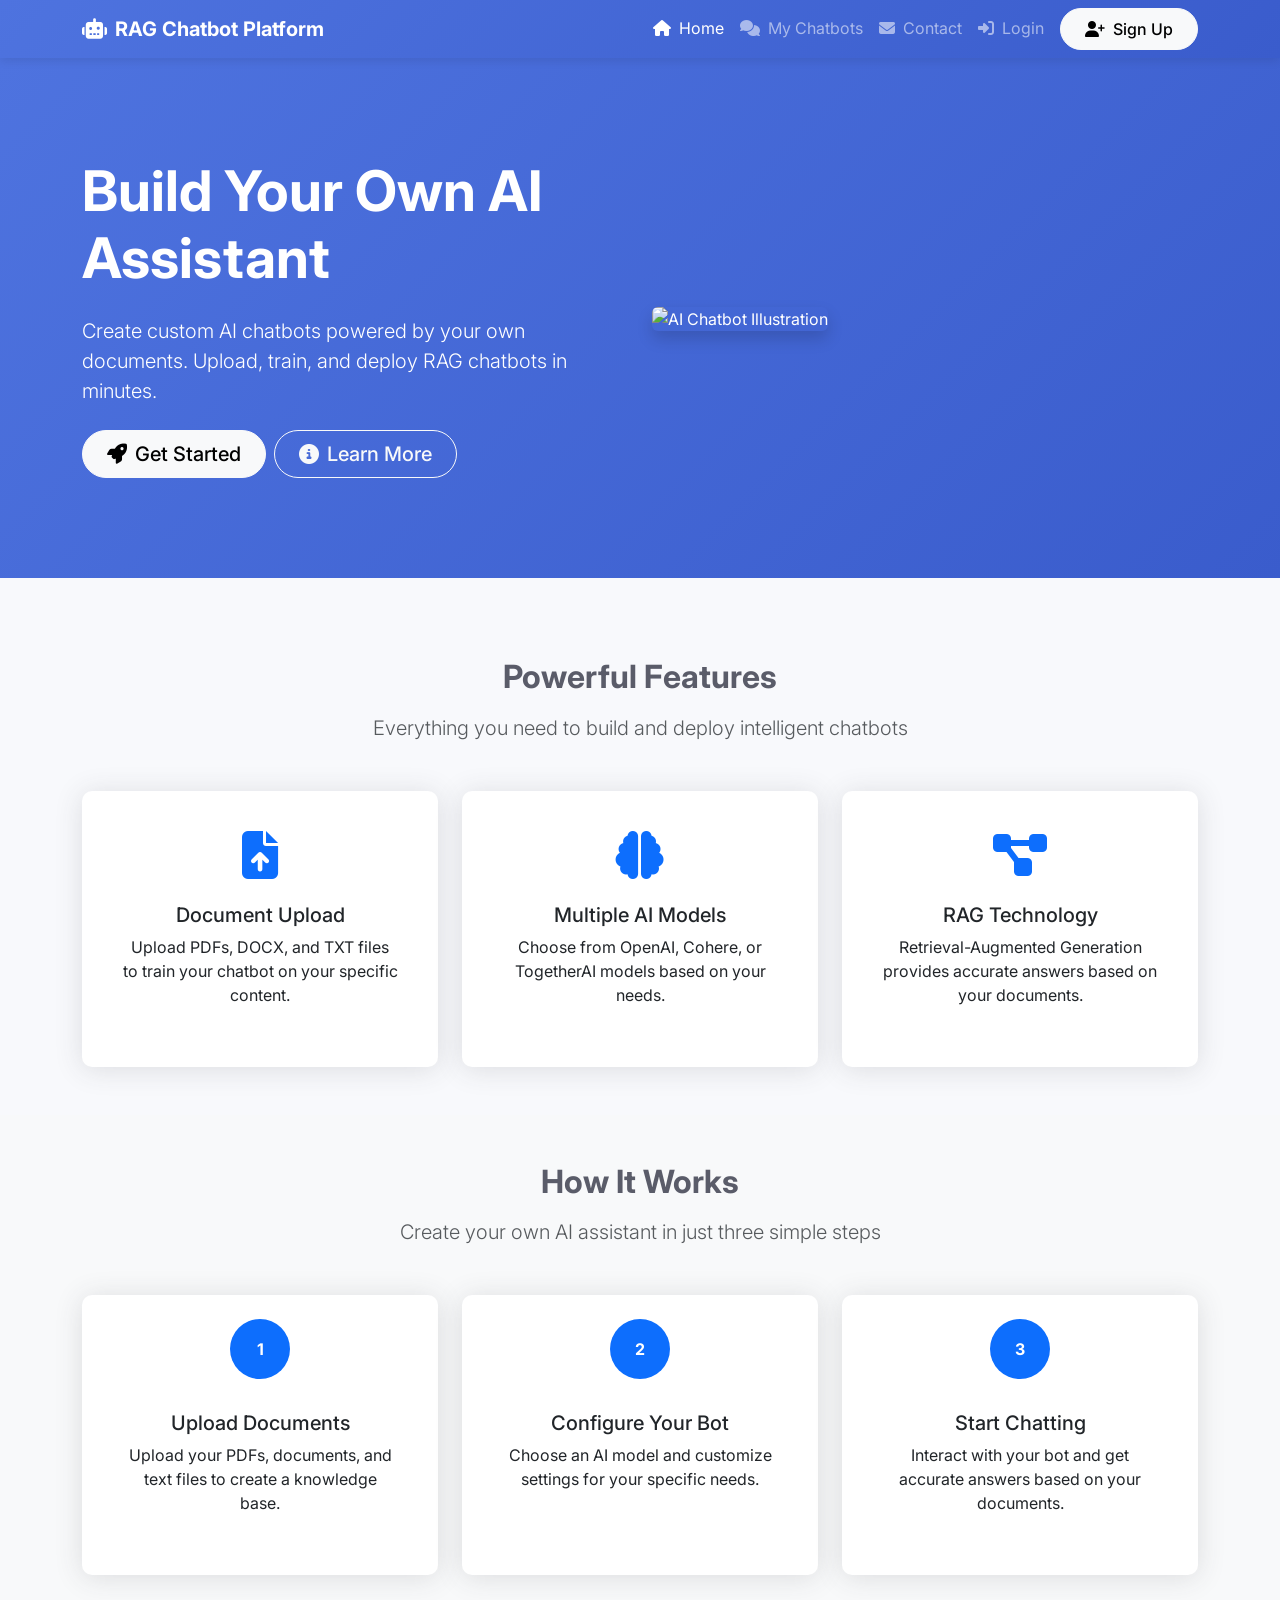
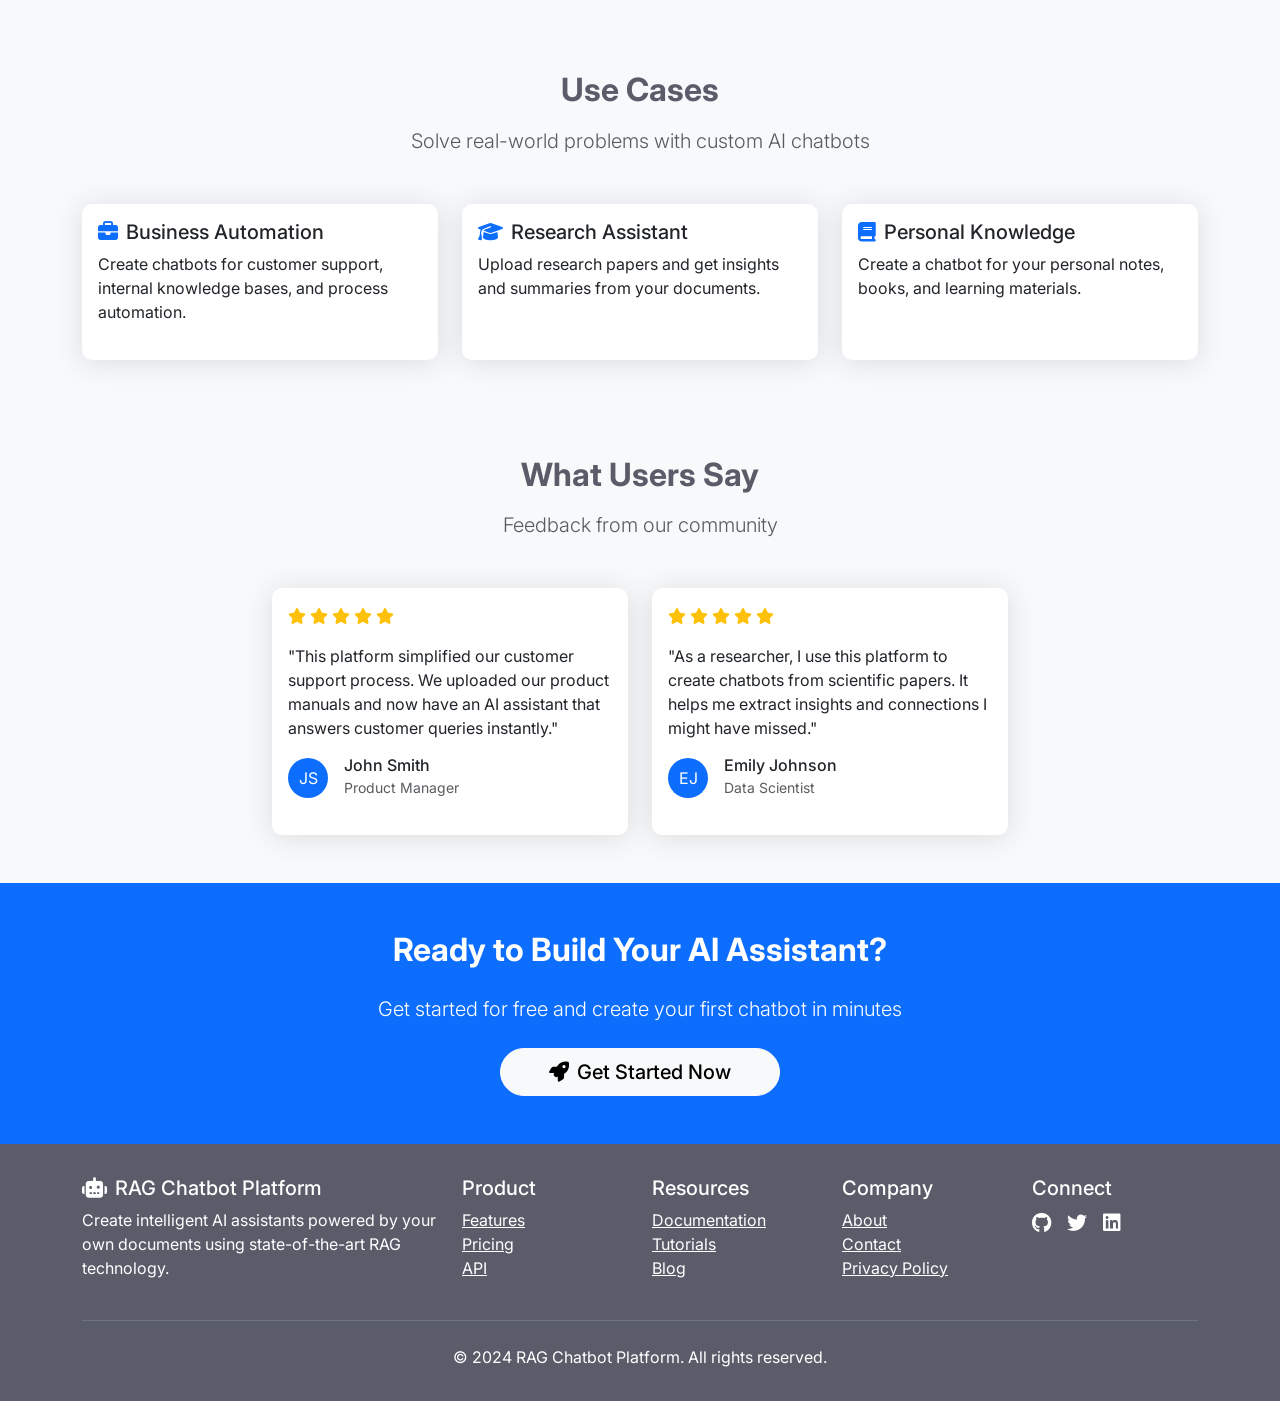
==== static/index.html @ ba5a520b "comments" ====
<!DOCTYPE html>
<html lang="en">
<head>
    <meta charset="UTF-8">
    <meta name="viewport" content="width=device-width, initial-scale=1.0">
    <title>RAG Chatbot Platform - Build Your Own AI Assistant</title>
    <link href="https://cdn.jsdelivr.net/npm/bootstrap@5.3.2/dist/css/bootstrap.min.css" rel="stylesheet">
    <link rel="stylesheet" href="https://cdnjs.cloudflare.com/ajax/libs/font-awesome/6.4.0/css/all.min.css">
    <link rel="stylesheet" href="https://fonts.googleapis.com/css2?family=Inter:wght@300;400;500;600;700&display=swap">
    <link rel="stylesheet" href="/static/styles.css">
    <link rel="icon" type="image/png" href="https://img.icons8.com/color/48/000000/chat-bot.png">
</head>
<body>
    <!-- Navigation -->
    <nav class="navbar navbar-expand-lg navbar-dark sticky-top">
        <div class="container">
            <a class="navbar-brand" href="/"><i class="fas fa-robot me-2"></i>RAG Chatbot Platform</a>
            <button class="navbar-toggler" type="button" data-bs-toggle="collapse" data-bs-target="#navbarNav">
                <span class="navbar-toggler-icon"></span>
            </button>
            <div class="collapse navbar-collapse" id="navbarNav">
                <ul class="navbar-nav ms-auto">
                    <li class="nav-item">
                        <a class="nav-link active" href="/"><i class="fas fa-home me-1"></i> Home</a>
                    </li>
                    <li class="nav-item">
                        <a class="nav-link" href="/static/dashboard.html"><i class="fas fa-comments me-1"></i> My Chatbots</a>
                    </li>
                    <li class="nav-item">
                        <a class="nav-link" href="/static/contact.html"><i class="fas fa-envelope me-1"></i> Contact</a>
                    </li>
                    <li class="nav-item">
                        <a class="nav-link" href="/static/login.html"><i class="fas fa-sign-in-alt me-1"></i> Login</a>
                    </li>
                    <li class="nav-item">
                        <a class="btn btn-light rounded-pill ms-2" href="/static/register.html"><i class="fas fa-user-plus me-1"></i> Sign Up</a>
                    </li>
                </ul>
            </div>
        </div>
    </nav>

    <!-- Hero Section -->
    <section class="hero-section">
        <div class="container">
            <div class="row align-items-center">
                <div class="col-lg-6 text-lg-start text-center mb-4 mb-lg-0">
                    <h1 class="display-4 fw-bold mb-4">Build Your Own AI Assistant</h1>
                    <p class="lead mb-4">Create custom AI chatbots powered by your own documents. Upload, train, and deploy RAG chatbots in minutes.</p>
                    <div class="d-flex flex-wrap justify-content-lg-start justify-content-center gap-2">
                        <a href="/static/register.html" class="btn btn-light btn-lg"><i class="fas fa-rocket me-2"></i>Get Started</a>
                        <a href="#how-it-works" class="btn btn-outline-light btn-lg"><i class="fas fa-info-circle me-2"></i>Learn More</a>
                    </div>
                </div>
                <div class="col-lg-6">
                    <img src="https://cdn.dribbble.com/users/1373705/screenshots/6457914/dribbble-chatbot-callback.gif" class="img-fluid rounded shadow" alt="AI Chatbot Illustration">
                </div>
            </div>
        </div>
    </section>

    <!-- Features Section -->
    <section class="py-5">
        <div class="container">
            <div class="text-center mb-5">
                <h2 class="fw-bold mb-3">Powerful Features</h2>
                <p class="lead text-muted">Everything you need to build and deploy intelligent chatbots</p>
            </div>
            <div class="row g-4">
                <div class="col-md-4">
                    <div class="card feature-card h-100 text-center p-4">
                        <div class="card-body">
                            <div class="mb-4">
                                <i class="fas fa-file-upload fa-3x text-primary"></i>
                            </div>
                            <h5 class="card-title">Document Upload</h5>
                            <p class="card-text">Upload PDFs, DOCX, and TXT files to train your chatbot on your specific content.</p>
                        </div>
                    </div>
                </div>
                <div class="col-md-4">
                    <div class="card feature-card h-100 text-center p-4">
                        <div class="card-body">
                            <div class="mb-4">
                                <i class="fas fa-brain fa-3x text-primary"></i>
                            </div>
                            <h5 class="card-title">Multiple AI Models</h5>
                            <p class="card-text">Choose from OpenAI, Cohere, or TogetherAI models based on your needs.</p>
                        </div>
                    </div>
                </div>
                <div class="col-md-4">
                    <div class="card feature-card h-100 text-center p-4">
                        <div class="card-body">
                            <div class="mb-4">
                                <i class="fas fa-project-diagram fa-3x text-primary"></i>
                            </div>
                            <h5 class="card-title">RAG Technology</h5>
                            <p class="card-text">Retrieval-Augmented Generation provides accurate answers based on your documents.</p>
                        </div>
                    </div>
                </div>
            </div>
        </div>
    </section>

    <!-- How It Works -->
    <section id="how-it-works" class="py-5 bg-light">
        <div class="container">
            <div class="text-center mb-5">
                <h2 class="fw-bold mb-3">How It Works</h2>
                <p class="lead text-muted">Create your own AI assistant in just three simple steps</p>
            </div>
            <div class="row g-4">
                <div class="col-md-4">
                    <div class="card h-100 border-0 p-4">
                        <div class="text-center mb-3">
                            <div class="bg-primary rounded-circle d-inline-flex align-items-center justify-content-center" style="width: 60px; height: 60px;">
                                <span class="text-white fw-bold">1</span>
                            </div>
                        </div>
                        <div class="card-body text-center">
                            <h5 class="card-title">Upload Documents</h5>
                            <p class="card-text">Upload your PDFs, documents, and text files to create a knowledge base.</p>
                        </div>
                    </div>
                </div>
                <div class="col-md-4">
                    <div class="card h-100 border-0 p-4">
                        <div class="text-center mb-3">
                            <div class="bg-primary rounded-circle d-inline-flex align-items-center justify-content-center" style="width: 60px; height: 60px;">
                                <span class="text-white fw-bold">2</span>
                            </div>
                        </div>
                        <div class="card-body text-center">
                            <h5 class="card-title">Configure Your Bot</h5>
                            <p class="card-text">Choose an AI model and customize settings for your specific needs.</p>
                        </div>
                    </div>
                </div>
                <div class="col-md-4">
                    <div class="card h-100 border-0 p-4">
                        <div class="text-center mb-3">
                            <div class="bg-primary rounded-circle d-inline-flex align-items-center justify-content-center" style="width: 60px; height: 60px;">
                                <span class="text-white fw-bold">3</span>
                            </div>
                        </div>
                        <div class="card-body text-center">
                            <h5 class="card-title">Start Chatting</h5>
                            <p class="card-text">Interact with your bot and get accurate answers based on your documents.</p>
                        </div>
                    </div>
                </div>
            </div>
        </div>
    </section>

    <!-- Use Cases -->
    <section class="py-5">
        <div class="container">
            <div class="text-center mb-5">
                <h2 class="fw-bold mb-3">Use Cases</h2>
                <p class="lead text-muted">Solve real-world problems with custom AI chatbots</p>
            </div>
            <div class="row g-4">
                <div class="col-md-6 col-lg-4">
                    <div class="card h-100">
                        <div class="card-body">
                            <h5 class="card-title"><i class="fas fa-briefcase text-primary me-2"></i>Business Automation</h5>
                            <p class="card-text">Create chatbots for customer support, internal knowledge bases, and process automation.</p>
                        </div>
                    </div>
                </div>
                <div class="col-md-6 col-lg-4">
                    <div class="card h-100">
                        <div class="card-body">
                            <h5 class="card-title"><i class="fas fa-graduation-cap text-primary me-2"></i>Research Assistant</h5>
                            <p class="card-text">Upload research papers and get insights and summaries from your documents.</p>
                        </div>
                    </div>
                </div>
                <div class="col-md-6 col-lg-4">
                    <div class="card h-100">
                        <div class="card-body">
                            <h5 class="card-title"><i class="fas fa-book text-primary me-2"></i>Personal Knowledge</h5>
                            <p class="card-text">Create a chatbot for your personal notes, books, and learning materials.</p>
                        </div>
                    </div>
                </div>
            </div>
        </div>
    </section>

    <!-- Testimonials (Placeholder) -->
    <section class="py-5 bg-light">
        <div class="container">
            <div class="text-center mb-5">
                <h2 class="fw-bold mb-3">What Users Say</h2>
                <p class="lead text-muted">Feedback from our community</p>
            </div>
            <div class="row g-4 justify-content-center">
                <div class="col-md-4">
                    <div class="card h-100">
                        <div class="card-body">
                            <div class="mb-3 text-warning">
                                <i class="fas fa-star"></i>
                                <i class="fas fa-star"></i>
                                <i class="fas fa-star"></i>
                                <i class="fas fa-star"></i>
                                <i class="fas fa-star"></i>
                            </div>
                            <p class="card-text">"This platform simplified our customer support process. We uploaded our product manuals and now have an AI assistant that answers customer queries instantly."</p>
                            <div class="d-flex align-items-center">
                                <div class="rounded-circle bg-primary text-white d-flex align-items-center justify-content-center me-3" style="width: 40px; height: 40px;">JS</div>
                                <div>
                                    <h6 class="mb-0">John Smith</h6>
                                    <small class="text-muted">Product Manager</small>
                                </div>
                            </div>
                        </div>
                    </div>
                </div>
                <div class="col-md-4">
                    <div class="card h-100">
                        <div class="card-body">
                            <div class="mb-3 text-warning">
                                <i class="fas fa-star"></i>
                                <i class="fas fa-star"></i>
                                <i class="fas fa-star"></i>
                                <i class="fas fa-star"></i>
                                <i class="fas fa-star"></i>
                            </div>
                            <p class="card-text">"As a researcher, I use this platform to create chatbots from scientific papers. It helps me extract insights and connections I might have missed."</p>
                            <div class="d-flex align-items-center">
                                <div class="rounded-circle bg-primary text-white d-flex align-items-center justify-content-center me-3" style="width: 40px; height: 40px;">EJ</div>
                                <div>
                                    <h6 class="mb-0">Emily Johnson</h6>
                                    <small class="text-muted">Data Scientist</small>
                                </div>
                            </div>
                        </div>
                    </div>
                </div>
            </div>
        </div>
    </section>

    <!-- CTA -->
    <section class="py-5 bg-primary text-white">
        <div class="container text-center">
            <h2 class="fw-bold mb-4">Ready to Build Your AI Assistant?</h2>
            <p class="lead mb-4">Get started for free and create your first chatbot in minutes</p>
            <a href="/static/register.html" class="btn btn-light btn-lg px-5"><i class="fas fa-rocket me-2"></i>Get Started Now</a>
        </div>
    </section>

    <!-- Footer -->
    <footer>
        <div class="container">
            <div class="row g-4">
                <div class="col-md-4">
                    <h5><i class="fas fa-robot me-2"></i>RAG Chatbot Platform</h5>
                    <p>Create intelligent AI assistants powered by your own documents using state-of-the-art RAG technology.</p>
                </div>
                <div class="col-md-2">
                    <h5>Product</h5>
                    <ul class="list-unstyled">
                        <li><a href="#" class="text-white">Features</a></li>
                        <li><a href="#" class="text-white">Pricing</a></li>
                        <li><a href="#" class="text-white">API</a></li>
                    </ul>
                </div>
                <div class="col-md-2">
                    <h5>Resources</h5>
                    <ul class="list-unstyled">
                        <li><a href="#" class="text-white">Documentation</a></li>
                        <li><a href="#" class="text-white">Tutorials</a></li>
                        <li><a href="#" class="text-white">Blog</a></li>
                    </ul>
                </div>
                <div class="col-md-2">
                    <h5>Company</h5>
                    <ul class="list-unstyled">
                        <li><a href="/static/about.html" class="text-white">About</a></li>
                        <li><a href="/static/contact.html" class="text-white">Contact</a></li>
                        <li><a href="/static/privacy.html" class="text-white">Privacy Policy</a></li>
                    </ul>
                </div>
                <div class="col-md-2">
                    <h5>Connect</h5>
                    <div class="d-flex gap-3">
                        <a href="#" class="text-white fs-5"><i class="fab fa-github"></i></a>
                        <a href="#" class="text-white fs-5"><i class="fab fa-twitter"></i></a>
                        <a href="#" class="text-white fs-5"><i class="fab fa-linkedin"></i></a>
                    </div>
                </div>
            </div>
            <div class="border-top border-secondary pt-4 mt-4 text-center">
                <p class="mb-0">&copy; 2024 RAG Chatbot Platform. All rights reserved.</p>
            </div>
        </div>
    </footer>

    <script src="https://cdn.jsdelivr.net/npm/bootstrap@5.3.2/dist/js/bootstrap.bundle.min.js"></script>
</body>
</html>
---- static/styles.css ----
:root {
  --primary-color: #4e73df;
  --primary-dark: #3a5ccc;
  --secondary-color: #858796;
  --success-color: #1cc88a;
  --danger-color: #e74a3b;
  --warning-color: #f6c23e;
  --info-color: #36b9cc;
  --light-color: #f8f9fc;
  --dark-color: #5a5c69;
  --white: #fff;
  --card-shadow: 0 0.15rem 1.75rem 0 rgba(58, 59, 69, 0.15);
  --transition-speed: 0.3s;
}

/* Base Styles */
body {
  font-family: 'Inter', 'Segoe UI', Roboto, Helvetica, Arial, sans-serif;
  background-color: var(--light-color);
  color: var(--dark-color);
  min-height: 100vh;
  display: flex;
  flex-direction: column;
}

/* Navbar */
.navbar {
  background: linear-gradient(135deg, var(--primary-color), var(--primary-dark));
  box-shadow: 0 2px 10px rgba(0, 0, 0, 0.1);
}

.navbar-brand {
  font-weight: 700;
}

/* Cards */
.card {
  border: none;
  border-radius: 10px;
  box-shadow: var(--card-shadow);
  margin-bottom: 20px;
  transition: transform var(--transition-speed);
}

.card-header {
  background-color: var(--white);
  border-bottom: 1px solid rgba(0, 0, 0, 0.05);
  border-top-left-radius: 10px !important;
  border-top-right-radius: 10px !important;
  font-weight: 600;
}

.feature-card:hover {
  transform: translateY(-5px);
}

/* Buttons */
.btn {
  border-radius: 50rem;
  padding: 0.5rem 1.5rem;
  font-weight: 500;
  transition: all var(--transition-speed);
}

.btn-primary {
  background: linear-gradient(135deg, var(--primary-color), var(--primary-dark));
  border: none;
}

.btn-primary:hover {
  background: linear-gradient(135deg, var(--primary-dark), var(--primary-color));
  transform: translateY(-2px);
  box-shadow: 0 4px 8px rgba(0, 0, 0, 0.1);
}

.btn-success {
  background-color: var(--success-color);
  border: none;
}

/* Hero Section */
.hero-section {
  background: linear-gradient(135deg, var(--primary-color) 0%, var(--primary-dark) 100%);
  color: var(--white);
  padding: 100px 0;
  margin-bottom: 2rem;
}

/* Form Elements */
.form-control, .form-select {
  border-radius: 0.5rem;
  border: 1px solid #e0e0e0;
  padding: 0.6rem 1rem;
  transition: border-color var(--transition-speed), box-shadow var(--transition-speed);
}

.form-control:focus, .form-select:focus {
  border-color: var(--primary-color);
  box-shadow: 0 0 0 0.25rem rgba(78, 115, 223, 0.25);
}

/* Chat Interface */
.chat-container {
  height: 500px;
  overflow-y: auto;
  padding: 1rem;
  background-color: #f9f9f9;
  border-radius: 0.5rem;
  scrollbar-width: thin;
}

.chat-message {
  white-space: pre-wrap;
  word-wrap: break-word;
  padding: 12px 16px;
  margin: 8px 0;
  border-radius: 18px;
  max-width: 85%;
  position: relative;
  animation: fadeIn 0.3s ease-in-out;
  box-shadow: 0 1px 2px rgba(0, 0, 0, 0.1);
}

@keyframes fadeIn {
  from { opacity: 0; transform: translateY(10px); }
  to { opacity: 1; transform: translateY(0); }
}

.bot-message {
  background-color: white;
  margin-right: auto;
  border-bottom-left-radius: 5px;
}

.user-message {
  background: linear-gradient(135deg, var(--primary-color), var(--primary-dark));
  color: white;
  margin-left: auto;
  border-bottom-right-radius: 5px;
}

.typing-indicator span {
  display: inline-block;
  width: 8px;
  height: 8px;
  background-color: #666;
  border-radius: 50%;
  animation: typing 1s infinite;
  margin: 0 2px;
}

@keyframes typing {
  0%, 100% { transform: translateY(0); }
  50% { transform: translateY(-5px); }
}

/* Dashboard styles */
.dashboard-cards .card {
  height: 100%;
  transition: all 0.3s ease;
}

.dashboard-cards .card:hover {
  transform: translateY(-5px);
  box-shadow: 0 0.5rem 2rem rgba(0, 0, 0, 0.15);
}

.chatbot-card {
  cursor: pointer;
  transition: all 0.3s ease;
}

.chatbot-card:hover {
  transform: translateY(-3px);
  box-shadow: 0 0.3rem 1rem rgba(0, 0, 0, 0.15);
}

/* Footer */
footer {
  margin-top: auto;
  padding: 2rem 0;
  background-color: var(--dark-color);
  color: var(--white);
}

/* Auth pages */
.auth-container {
  max-width: 450px;
  margin: 5rem auto;
}

.auth-card {
  padding: 2rem;
}

.social-login-btn {
  width: 100%;
  display: flex;
  align-items: center;
  justify-content: center;
  gap: 0.5rem;
  margin-bottom: 1rem;
  padding: 0.75rem;
}

/* Profile page */
.profile-header {
  background: linear-gradient(135deg, var(--primary-color) 0%, var(--primary-dark) 100%);
  color: white;
  padding: 3rem 0;
  margin-bottom: 2rem;
}

.avatar-container {
  position: relative;
  width: 150px;
  height: 150px;
  margin: 0 auto;
}

.avatar {
  width: 100%;
  height: 100%;
  border-radius: 50%;
  object-fit: cover;
  border: 5px solid white;
  box-shadow: 0 0.5rem 1rem rgba(0, 0, 0, 0.15);
}

.avatar-upload {
  position: absolute;
  bottom: 0;
  right: 0;
  background: var(--white);
  border-radius: 50%;
  width: 40px;
  height: 40px;
  display: flex;
  align-items: center;
  justify-content: center;
  cursor: pointer;
  box-shadow: 0 0.25rem 0.5rem rgba(0, 0, 0, 0.1);
}

/* Responsive adjustments */
@media (max-width: 768px) {
  .hero-section {
    padding: 60px 0;
  }
  
  .chat-container {
    height: 400px;
  }
}
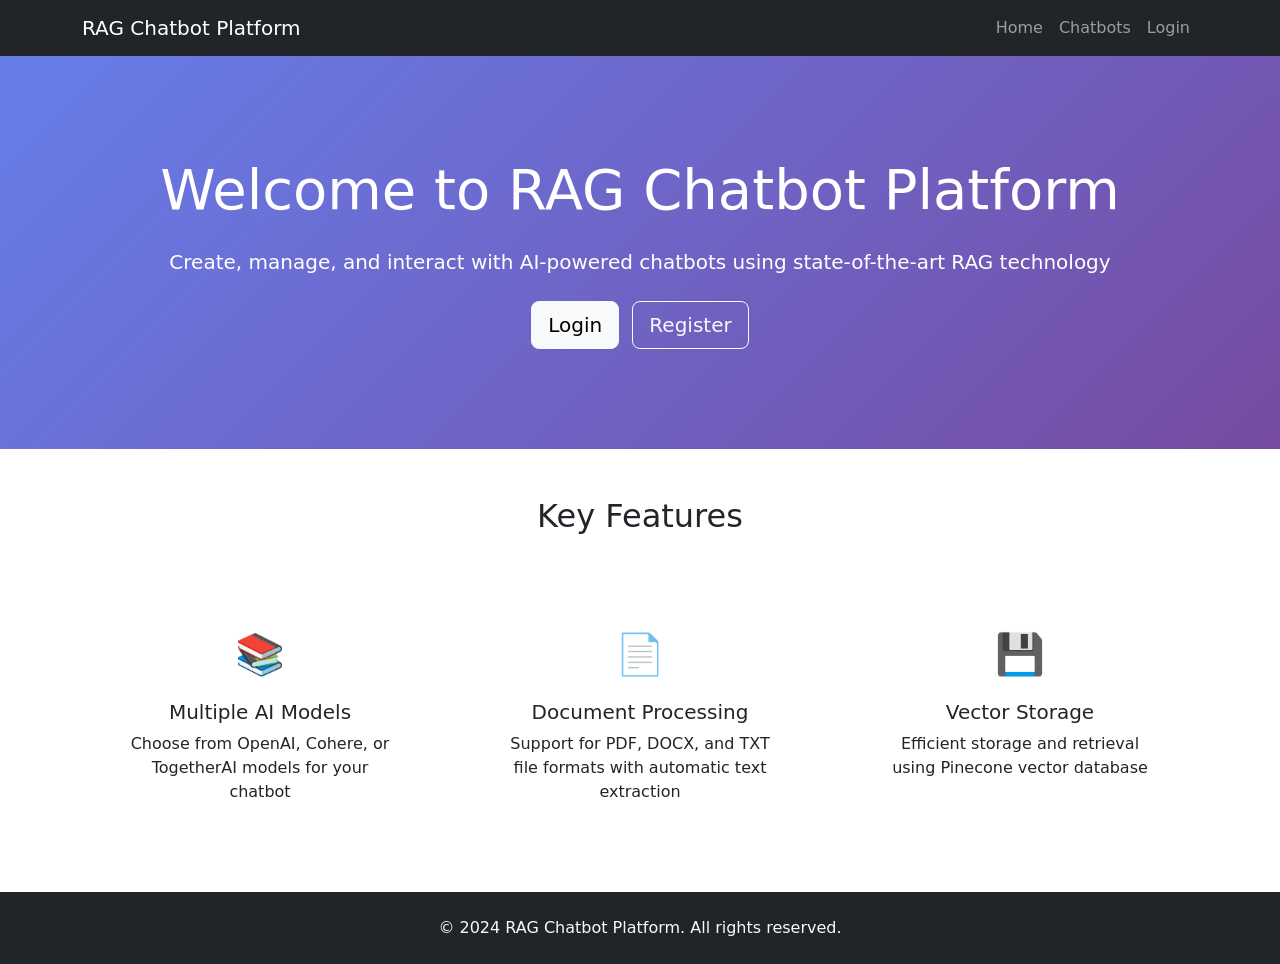
==== commit 6216dd0d: "comments" ====
--- a/static/index.html
+++ b/static/index.html
@@ -3,37 +3,49 @@
 <head>
     <meta charset="UTF-8">
     <meta name="viewport" content="width=device-width, initial-scale=1.0">
-    <title>RAG Chatbot Platform - Build Your Own AI Assistant</title>
+    <title>RAG Chatbot Platform</title>
     <link href="https://cdn.jsdelivr.net/npm/bootstrap@5.3.2/dist/css/bootstrap.min.css" rel="stylesheet">
-    <link rel="stylesheet" href="https://cdnjs.cloudflare.com/ajax/libs/font-awesome/6.4.0/css/all.min.css">
-    <link rel="stylesheet" href="https://fonts.googleapis.com/css2?family=Inter:wght@300;400;500;600;700&display=swap">
-    <link rel="stylesheet" href="/static/styles.css">
-    <link rel="icon" type="image/png" href="https://img.icons8.com/color/48/000000/chat-bot.png">
+    <style>
+        .hero-section {
+            background: linear-gradient(135deg, #667eea 0%, #764ba2 100%);
+            color: white;
+            padding: 100px 0;
+        }
+        .feature-card {
+            border: none;
+            transition: transform 0.3s ease;
+        }
+        .feature-card:hover {
+            transform: translateY(-5px);
+        }
+        .feature-icon {
+            font-size: 2.5rem;
+            margin-bottom: 1rem;
+            color: #667eea;
+        }
+    </style>
 </head>
 <body>
     <!-- Navigation -->
-    <nav class="navbar navbar-expand-lg navbar-dark sticky-top">
+    <nav class="navbar navbar-expand-lg navbar-dark bg-dark">
         <div class="container">
-            <a class="navbar-brand" href="/"><i class="fas fa-robot me-2"></i>RAG Chatbot Platform</a>
+            <a class="navbar-brand" href="/">RAG Chatbot Platform</a>
             <button class="navbar-toggler" type="button" data-bs-toggle="collapse" data-bs-target="#navbarNav">
                 <span class="navbar-toggler-icon"></span>
             </button>
             <div class="collapse navbar-collapse" id="navbarNav">
                 <ul class="navbar-nav ms-auto">
                     <li class="nav-item">
-                        <a class="nav-link active" href="/"><i class="fas fa-home me-1"></i> Home</a>
+                        <a class="nav-link" href="/">Home</a>
                     </li>
-                    <li class="nav-item">
-                        <a class="nav-link" href="/static/dashboard.html"><i class="fas fa-comments me-1"></i> My Chatbots</a>
+                    <li class="nav-item" id="chatbotsNavItem">
+                        <a class="nav-link" href="/static/chatbot.html">Chatbots</a>
                     </li>
-                    <li class="nav-item">
-                        <a class="nav-link" href="/static/contact.html"><i class="fas fa-envelope me-1"></i> Contact</a>
+                    <li class="nav-item" id="loginNavItem">
+                        <a class="nav-link" href="/static/auth.html">Login</a>
                     </li>
-                    <li class="nav-item">
-                        <a class="nav-link" href="/static/login.html"><i class="fas fa-sign-in-alt me-1"></i> Login</a>
-                    </li>
-                    <li class="nav-item">
-                        <a class="btn btn-light rounded-pill ms-2" href="/static/register.html"><i class="fas fa-user-plus me-1"></i> Sign Up</a>
+                    <li class="nav-item d-none" id="logoutNavItem">
+                        <a class="nav-link" href="#" id="logoutBtn">Logout</a>
                     </li>
                 </ul>
             </div>
@@ -42,19 +54,16 @@
 
     <!-- Hero Section -->
     <section class="hero-section">
-        <div class="container">
-            <div class="row align-items-center">
-                <div class="col-lg-6 text-lg-start text-center mb-4 mb-lg-0">
-                    <h1 class="display-4 fw-bold mb-4">Build Your Own AI Assistant</h1>
-                    <p class="lead mb-4">Create custom AI chatbots powered by your own documents. Upload, train, and deploy RAG chatbots in minutes.</p>
-                    <div class="d-flex flex-wrap justify-content-lg-start justify-content-center gap-2">
-                        <a href="/static/register.html" class="btn btn-light btn-lg"><i class="fas fa-rocket me-2"></i>Get Started</a>
-                        <a href="#how-it-works" class="btn btn-outline-light btn-lg"><i class="fas fa-info-circle me-2"></i>Learn More</a>
-                    </div>
-                </div>
-                <div class="col-lg-6">
-                    <img src="https://cdn.dribbble.com/users/1373705/screenshots/6457914/dribbble-chatbot-callback.gif" class="img-fluid rounded shadow" alt="AI Chatbot Illustration">
-                </div>
+        <div class="container text-center">
+            <h1 class="display-4 mb-4">Welcome to RAG Chatbot Platform</h1>
+            <p class="lead mb-4">Create, manage, and interact with AI-powered chatbots using state-of-the-art RAG technology</p>
+            <div id="heroButtons">
+                <a href="/static/auth.html" class="btn btn-light btn-lg me-2">Login</a>
+                <a href="/static/auth.html?register=true" class="btn btn-outline-light btn-lg">Register</a>
+            </div>
+            <div id="welcomeUser" class="d-none mt-4">
+                <h4 class="text-white">Welcome, <span id="username"></span>!</h4>
+                <a href="/static/chatbot.html" class="btn btn-light btn-lg mt-2">Go to My Chatbots</a>
             </div>
         </div>
     </section>
@@ -62,41 +71,32 @@
     <!-- Features Section -->
     <section class="py-5">
         <div class="container">
-            <div class="text-center mb-5">
-                <h2 class="fw-bold mb-3">Powerful Features</h2>
-                <p class="lead text-muted">Everything you need to build and deploy intelligent chatbots</p>
-            </div>
+            <h2 class="text-center mb-5">Key Features</h2>
             <div class="row g-4">
                 <div class="col-md-4">
                     <div class="card feature-card h-100 text-center p-4">
                         <div class="card-body">
-                            <div class="mb-4">
-                                <i class="fas fa-file-upload fa-3x text-primary"></i>
-                            </div>
-                            <h5 class="card-title">Document Upload</h5>
-                            <p class="card-text">Upload PDFs, DOCX, and TXT files to train your chatbot on your specific content.</p>
+                            <div class="feature-icon">📚</div>
+                            <h5 class="card-title">Multiple AI Models</h5>
+                            <p class="card-text">Choose from OpenAI, Cohere, or TogetherAI models for your chatbot</p>
                         </div>
                     </div>
                 </div>
                 <div class="col-md-4">
                     <div class="card feature-card h-100 text-center p-4">
                         <div class="card-body">
-                            <div class="mb-4">
-                                <i class="fas fa-brain fa-3x text-primary"></i>
-                            </div>
-                            <h5 class="card-title">Multiple AI Models</h5>
-                            <p class="card-text">Choose from OpenAI, Cohere, or TogetherAI models based on your needs.</p>
+                            <div class="feature-icon">📄</div>
+                            <h5 class="card-title">Document Processing</h5>
+                            <p class="card-text">Support for PDF, DOCX, and TXT file formats with automatic text extraction</p>
                         </div>
                     </div>
                 </div>
                 <div class="col-md-4">
                     <div class="card feature-card h-100 text-center p-4">
                         <div class="card-body">
-                            <div class="mb-4">
-                                <i class="fas fa-project-diagram fa-3x text-primary"></i>
-                            </div>
-                            <h5 class="card-title">RAG Technology</h5>
-                            <p class="card-text">Retrieval-Augmented Generation provides accurate answers based on your documents.</p>
+                            <div class="feature-icon">💾</div>
+                            <h5 class="card-title">Vector Storage</h5>
+                            <p class="card-text">Efficient storage and retrieval using Pinecone vector database</p>
                         </div>
                     </div>
                 </div>
@@ -104,203 +104,54 @@
         </div>
     </section>
 
-    <!-- How It Works -->
-    <section id="how-it-works" class="py-5 bg-light">
-        <div class="container">
-            <div class="text-center mb-5">
-                <h2 class="fw-bold mb-3">How It Works</h2>
-                <p class="lead text-muted">Create your own AI assistant in just three simple steps</p>
-            </div>
-            <div class="row g-4">
-                <div class="col-md-4">
-                    <div class="card h-100 border-0 p-4">
-                        <div class="text-center mb-3">
-                            <div class="bg-primary rounded-circle d-inline-flex align-items-center justify-content-center" style="width: 60px; height: 60px;">
-                                <span class="text-white fw-bold">1</span>
-                            </div>
-                        </div>
-                        <div class="card-body text-center">
-                            <h5 class="card-title">Upload Documents</h5>
-                            <p class="card-text">Upload your PDFs, documents, and text files to create a knowledge base.</p>
-                        </div>
-                    </div>
-                </div>
-                <div class="col-md-4">
-                    <div class="card h-100 border-0 p-4">
-                        <div class="text-center mb-3">
-                            <div class="bg-primary rounded-circle d-inline-flex align-items-center justify-content-center" style="width: 60px; height: 60px;">
-                                <span class="text-white fw-bold">2</span>
-                            </div>
-                        </div>
-                        <div class="card-body text-center">
-                            <h5 class="card-title">Configure Your Bot</h5>
-                            <p class="card-text">Choose an AI model and customize settings for your specific needs.</p>
-                        </div>
-                    </div>
-                </div>
-                <div class="col-md-4">
-                    <div class="card h-100 border-0 p-4">
-                        <div class="text-center mb-3">
-                            <div class="bg-primary rounded-circle d-inline-flex align-items-center justify-content-center" style="width: 60px; height: 60px;">
-                                <span class="text-white fw-bold">3</span>
-                            </div>
-                        </div>
-                        <div class="card-body text-center">
-                            <h5 class="card-title">Start Chatting</h5>
-                            <p class="card-text">Interact with your bot and get accurate answers based on your documents.</p>
-                        </div>
-                    </div>
-                </div>
-            </div>
-        </div>
-    </section>
-
-    <!-- Use Cases -->
-    <section class="py-5">
-        <div class="container">
-            <div class="text-center mb-5">
-                <h2 class="fw-bold mb-3">Use Cases</h2>
-                <p class="lead text-muted">Solve real-world problems with custom AI chatbots</p>
-            </div>
-            <div class="row g-4">
-                <div class="col-md-6 col-lg-4">
-                    <div class="card h-100">
-                        <div class="card-body">
-                            <h5 class="card-title"><i class="fas fa-briefcase text-primary me-2"></i>Business Automation</h5>
-                            <p class="card-text">Create chatbots for customer support, internal knowledge bases, and process automation.</p>
-                        </div>
-                    </div>
-                </div>
-                <div class="col-md-6 col-lg-4">
-                    <div class="card h-100">
-                        <div class="card-body">
-                            <h5 class="card-title"><i class="fas fa-graduation-cap text-primary me-2"></i>Research Assistant</h5>
-                            <p class="card-text">Upload research papers and get insights and summaries from your documents.</p>
-                        </div>
-                    </div>
-                </div>
-                <div class="col-md-6 col-lg-4">
-                    <div class="card h-100">
-                        <div class="card-body">
-                            <h5 class="card-title"><i class="fas fa-book text-primary me-2"></i>Personal Knowledge</h5>
-                            <p class="card-text">Create a chatbot for your personal notes, books, and learning materials.</p>
-                        </div>
-                    </div>
-                </div>
-            </div>
-        </div>
-    </section>
-
-    <!-- Testimonials (Placeholder) -->
-    <section class="py-5 bg-light">
-        <div class="container">
-            <div class="text-center mb-5">
-                <h2 class="fw-bold mb-3">What Users Say</h2>
-                <p class="lead text-muted">Feedback from our community</p>
-            </div>
-            <div class="row g-4 justify-content-center">
-                <div class="col-md-4">
-                    <div class="card h-100">
-                        <div class="card-body">
-                            <div class="mb-3 text-warning">
-                                <i class="fas fa-star"></i>
-                                <i class="fas fa-star"></i>
-                                <i class="fas fa-star"></i>
-                                <i class="fas fa-star"></i>
-                                <i class="fas fa-star"></i>
-                            </div>
-                            <p class="card-text">"This platform simplified our customer support process. We uploaded our product manuals and now have an AI assistant that answers customer queries instantly."</p>
-                            <div class="d-flex align-items-center">
-                                <div class="rounded-circle bg-primary text-white d-flex align-items-center justify-content-center me-3" style="width: 40px; height: 40px;">JS</div>
-                                <div>
-                                    <h6 class="mb-0">John Smith</h6>
-                                    <small class="text-muted">Product Manager</small>
-                                </div>
-                            </div>
-                        </div>
-                    </div>
-                </div>
-                <div class="col-md-4">
-                    <div class="card h-100">
-                        <div class="card-body">
-                            <div class="mb-3 text-warning">
-                                <i class="fas fa-star"></i>
-                                <i class="fas fa-star"></i>
-                                <i class="fas fa-star"></i>
-                                <i class="fas fa-star"></i>
-                                <i class="fas fa-star"></i>
-                            </div>
-                            <p class="card-text">"As a researcher, I use this platform to create chatbots from scientific papers. It helps me extract insights and connections I might have missed."</p>
-                            <div class="d-flex align-items-center">
-                                <div class="rounded-circle bg-primary text-white d-flex align-items-center justify-content-center me-3" style="width: 40px; height: 40px;">EJ</div>
-                                <div>
-                                    <h6 class="mb-0">Emily Johnson</h6>
-                                    <small class="text-muted">Data Scientist</small>
-                                </div>
-                            </div>
-                        </div>
-                    </div>
-                </div>
-            </div>
-        </div>
-    </section>
-
-    <!-- CTA -->
-    <section class="py-5 bg-primary text-white">
+    <!-- Footer -->
+    <footer class="bg-dark text-light py-4">
         <div class="container text-center">
-            <h2 class="fw-bold mb-4">Ready to Build Your AI Assistant?</h2>
-            <p class="lead mb-4">Get started for free and create your first chatbot in minutes</p>
-            <a href="/static/register.html" class="btn btn-light btn-lg px-5"><i class="fas fa-rocket me-2"></i>Get Started Now</a>
-        </div>
-    </section>
-
-    <!-- Footer -->
-    <footer>
-        <div class="container">
-            <div class="row g-4">
-                <div class="col-md-4">
-                    <h5><i class="fas fa-robot me-2"></i>RAG Chatbot Platform</h5>
-                    <p>Create intelligent AI assistants powered by your own documents using state-of-the-art RAG technology.</p>
-                </div>
-                <div class="col-md-2">
-                    <h5>Product</h5>
-                    <ul class="list-unstyled">
-                        <li><a href="#" class="text-white">Features</a></li>
-                        <li><a href="#" class="text-white">Pricing</a></li>
-                        <li><a href="#" class="text-white">API</a></li>
-                    </ul>
-                </div>
-                <div class="col-md-2">
-                    <h5>Resources</h5>
-                    <ul class="list-unstyled">
-                        <li><a href="#" class="text-white">Documentation</a></li>
-                        <li><a href="#" class="text-white">Tutorials</a></li>
-                        <li><a href="#" class="text-white">Blog</a></li>
-                    </ul>
-                </div>
-                <div class="col-md-2">
-                    <h5>Company</h5>
-                    <ul class="list-unstyled">
-                        <li><a href="/static/about.html" class="text-white">About</a></li>
-                        <li><a href="/static/contact.html" class="text-white">Contact</a></li>
-                        <li><a href="/static/privacy.html" class="text-white">Privacy Policy</a></li>
-                    </ul>
-                </div>
-                <div class="col-md-2">
-                    <h5>Connect</h5>
-                    <div class="d-flex gap-3">
-                        <a href="#" class="text-white fs-5"><i class="fab fa-github"></i></a>
-                        <a href="#" class="text-white fs-5"><i class="fab fa-twitter"></i></a>
-                        <a href="#" class="text-white fs-5"><i class="fab fa-linkedin"></i></a>
-                    </div>
-                </div>
-            </div>
-            <div class="border-top border-secondary pt-4 mt-4 text-center">
-                <p class="mb-0">&copy; 2024 RAG Chatbot Platform. All rights reserved.</p>
-            </div>
+            <p class="mb-0">© 2024 RAG Chatbot Platform. All rights reserved.</p>
         </div>
     </footer>
 
     <script src="https://cdn.jsdelivr.net/npm/bootstrap@5.3.2/dist/js/bootstrap.bundle.min.js"></script>
+    <script>
+        // Check authentication status when page loads
+        document.addEventListener('DOMContentLoaded', async function() {
+            const token = localStorage.getItem('token');
+            
+            if (token) {
+                try {
+                    const response = await fetch('/users/me', {
+                        headers: {
+                            'Authorization': `Bearer ${token}`
+                        }
+                    });
+                    
+                    if (response.ok) {
+                        const user = await response.json();
+                        
+                        // Show logged in UI
+                        document.getElementById('loginNavItem').classList.add('d-none');
+                        document.getElementById('logoutNavItem').classList.remove('d-none');
+                        document.getElementById('heroButtons').classList.add('d-none');
+                        document.getElementById('welcomeUser').classList.remove('d-none');
+                        document.getElementById('username').textContent = user.username;
+                    } else {
+                        // Token invalid, clear it
+                        localStorage.removeItem('token');
+                        localStorage.removeItem('token_type');
+                    }
+                } catch (error) {
+                    console.error('Error checking auth status:', error);
+                }
+            }
+        });
+        
+        // Handle logout
+        document.getElementById('logoutBtn').addEventListener('click', function(e) {
+            e.preventDefault();
+            localStorage.removeItem('token');
+            localStorage.removeItem('token_type');
+            window.location.reload();
+        });
+    </script>
 </body>
 </html>
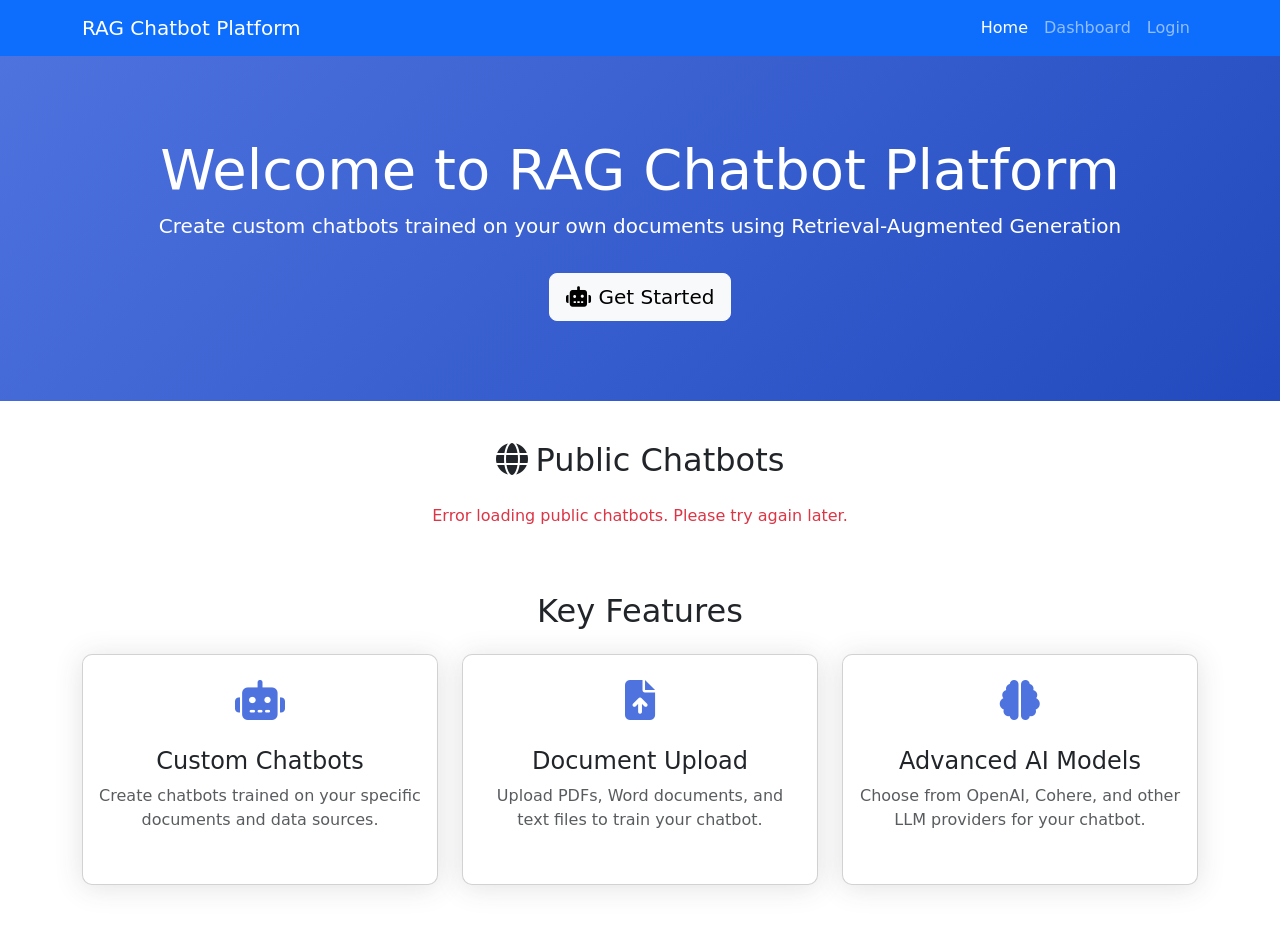
==== commit bac91261: "update system for craete public chatbot" ====
--- a/static/index.html
+++ b/static/index.html
@@ -5,29 +5,62 @@
     <meta name="viewport" content="width=device-width, initial-scale=1.0">
     <title>RAG Chatbot Platform</title>
     <link href="https://cdn.jsdelivr.net/npm/bootstrap@5.3.2/dist/css/bootstrap.min.css" rel="stylesheet">
+    <link rel="stylesheet" href="https://cdnjs.cloudflare.com/ajax/libs/font-awesome/6.4.0/css/all.min.css">
     <style>
         .hero-section {
-            background: linear-gradient(135deg, #667eea 0%, #764ba2 100%);
+            background: linear-gradient(135deg, #4e73df 0%, #224abe 100%);
             color: white;
-            padding: 100px 0;
-        }
+            padding: 80px 0;
+            margin-bottom: 40px;
+        }
+        
         .feature-card {
-            border: none;
-            transition: transform 0.3s ease;
-        }
+            border-radius: 10px;
+            transition: transform 0.3s;
+            margin-bottom: 20px;
+            box-shadow: 0 0.15rem 1.75rem 0 rgba(58, 59, 69, 0.15);
+        }
+        
         .feature-card:hover {
             transform: translateY(-5px);
         }
+        
         .feature-icon {
             font-size: 2.5rem;
             margin-bottom: 1rem;
-            color: #667eea;
+            color: #4e73df;
+        }
+        
+        .public-chatbot-card {
+            border-radius: 12px;
+            transition: all 0.3s ease;
+            margin-bottom: 20px;
+            border: none;
+            box-shadow: 0 4px 8px rgba(0,0,0,0.1);
+        }
+        
+        .public-chatbot-card:hover {
+            transform: translateY(-5px);
+            box-shadow: 0 8px 16px rgba(0,0,0,0.1);
+        }
+        
+        .public-chatbot-header {
+            background: linear-gradient(135deg, #f8f9fa 0%, #e9ecef 100%);
+            padding: 15px;
+            border-top-left-radius: 12px;
+            border-top-right-radius: 12px;
+        }
+        
+        .chatbot-icon {
+            font-size: 2rem;
+            color: #4e73df;
+            margin-bottom: 10px;
         }
     </style>
 </head>
 <body>
     <!-- Navigation -->
-    <nav class="navbar navbar-expand-lg navbar-dark bg-dark">
+    <nav class="navbar navbar-expand-lg navbar-dark bg-primary">
         <div class="container">
             <a class="navbar-brand" href="/">RAG Chatbot Platform</a>
             <button class="navbar-toggler" type="button" data-bs-toggle="collapse" data-bs-target="#navbarNav">
@@ -36,15 +69,15 @@
             <div class="collapse navbar-collapse" id="navbarNav">
                 <ul class="navbar-nav ms-auto">
                     <li class="nav-item">
-                        <a class="nav-link" href="/">Home</a>
+                        <a class="nav-link active" href="/">Home</a>
                     </li>
-                    <li class="nav-item" id="chatbotsNavItem">
-                        <a class="nav-link" href="/static/chatbot.html">Chatbots</a>
+                    <li class="nav-item">
+                        <a class="nav-link" href="/static/chatbot.html">Dashboard</a>
                     </li>
-                    <li class="nav-item" id="loginNavItem">
+                    <li class="nav-item" id="loginLink">
                         <a class="nav-link" href="/static/auth.html">Login</a>
                     </li>
-                    <li class="nav-item d-none" id="logoutNavItem">
+                    <li class="nav-item d-none" id="logoutLink">
                         <a class="nav-link" href="#" id="logoutBtn">Logout</a>
                     </li>
                 </ul>
@@ -55,103 +88,323 @@
     <!-- Hero Section -->
     <section class="hero-section">
         <div class="container text-center">
-            <h1 class="display-4 mb-4">Welcome to RAG Chatbot Platform</h1>
-            <p class="lead mb-4">Create, manage, and interact with AI-powered chatbots using state-of-the-art RAG technology</p>
-            <div id="heroButtons">
-                <a href="/static/auth.html" class="btn btn-light btn-lg me-2">Login</a>
-                <a href="/static/auth.html?register=true" class="btn btn-outline-light btn-lg">Register</a>
-            </div>
-            <div id="welcomeUser" class="d-none mt-4">
-                <h4 class="text-white">Welcome, <span id="username"></span>!</h4>
-                <a href="/static/chatbot.html" class="btn btn-light btn-lg mt-2">Go to My Chatbots</a>
+            <h1 class="display-4">Welcome to RAG Chatbot Platform</h1>
+            <p class="lead">Create custom chatbots trained on your own documents using Retrieval-Augmented Generation</p>
+            <a href="/static/chatbot.html" class="btn btn-light btn-lg mt-3">
+                <i class="fas fa-robot me-2"></i>Get Started
+            </a>
+        </div>
+    </section>
+
+    <!-- Public Chatbots Section -->
+    <section class="container mb-5">
+        <h2 class="text-center mb-4">
+            <i class="fas fa-globe me-2"></i>Public Chatbots
+        </h2>
+        <div class="row" id="publicChatbots">
+            <div class="col-12 text-center">
+                <div class="spinner-border text-primary" role="status">
+                    <span class="visually-hidden">Loading...</span>
+                </div>
+                <p class="text-muted mt-2">Loading public chatbots...</p>
             </div>
         </div>
     </section>
 
     <!-- Features Section -->
-    <section class="py-5">
-        <div class="container">
-            <h2 class="text-center mb-5">Key Features</h2>
-            <div class="row g-4">
-                <div class="col-md-4">
-                    <div class="card feature-card h-100 text-center p-4">
-                        <div class="card-body">
-                            <div class="feature-icon">📚</div>
-                            <h5 class="card-title">Multiple AI Models</h5>
-                            <p class="card-text">Choose from OpenAI, Cohere, or TogetherAI models for your chatbot</p>
-                        </div>
-                    </div>
-                </div>
-                <div class="col-md-4">
-                    <div class="card feature-card h-100 text-center p-4">
-                        <div class="card-body">
-                            <div class="feature-icon">📄</div>
-                            <h5 class="card-title">Document Processing</h5>
-                            <p class="card-text">Support for PDF, DOCX, and TXT file formats with automatic text extraction</p>
-                        </div>
-                    </div>
-                </div>
-                <div class="col-md-4">
-                    <div class="card feature-card h-100 text-center p-4">
-                        <div class="card-body">
-                            <div class="feature-icon">💾</div>
-                            <h5 class="card-title">Vector Storage</h5>
-                            <p class="card-text">Efficient storage and retrieval using Pinecone vector database</p>
-                        </div>
+    <section class="container mb-5">
+        <h2 class="text-center mb-4">Key Features</h2>
+        <div class="row">
+            <div class="col-md-4">
+                <div class="card feature-card h-100">
+                    <div class="card-body text-center">
+                        <div class="feature-icon">
+                            <i class="fas fa-robot"></i>
+                        </div>
+                        <h4>Custom Chatbots</h4>
+                        <p class="text-muted">Create chatbots trained on your specific documents and data sources.</p>
+                    </div>
+                </div>
+            </div>
+            <div class="col-md-4">
+                <div class="card feature-card h-100">
+                    <div class="card-body text-center">
+                        <div class="feature-icon">
+                            <i class="fas fa-file-upload"></i>
+                        </div>
+                        <h4>Document Upload</h4>
+                        <p class="text-muted">Upload PDFs, Word documents, and text files to train your chatbot.</p>
+                    </div>
+                </div>
+            </div>
+            <div class="col-md-4">
+                <div class="card feature-card h-100">
+                    <div class="card-body text-center">
+                        <div class="feature-icon">
+                            <i class="fas fa-brain"></i>
+                        </div>
+                        <h4>Advanced AI Models</h4>
+                        <p class="text-muted">Choose from OpenAI, Cohere, and other LLM providers for your chatbot.</p>
                     </div>
                 </div>
             </div>
         </div>
     </section>
 
-    <!-- Footer -->
-    <footer class="bg-dark text-light py-4">
-        <div class="container text-center">
-            <p class="mb-0">© 2024 RAG Chatbot Platform. All rights reserved.</p>
+    <!-- Public Chatbot Access Modal -->
+    <div class="modal fade" id="publicChatbotModal" tabindex="-1">
+        <div class="modal-dialog modal-lg">
+            <div class="modal-content">
+                <div class="modal-header">
+                    <h5 class="modal-title" id="chatbotModalTitle"><i class="fas fa-robot me-2"></i>Chatbot</h5>
+                    <button type="button" class="btn-close" data-bs-dismiss="modal"></button>
+                </div>
+                <div class="modal-body">
+                    <div class="chat-container mb-3" style="height: 300px; overflow-y: auto; background-color: #f8f9fa; padding: 15px; border-radius: 8px;" id="chatMessages">
+                        <!-- Chat messages will appear here -->
+                        <div class="text-center p-3 text-muted">
+                            <i class="fas fa-robot fa-3x mb-3"></i>
+                            <p>Start a conversation with this chatbot!</p>
+                        </div>
+                    </div>
+                    <div class="input-group mb-3">
+                        <select class="form-select" id="modelSelect" style="max-width: 150px;">
+                            <option value="openai">OpenAI</option>
+                            <option value="cohere">Cohere</option>
+                            <option value="togetherai">TogetherAI</option>
+                        </select>
+                        <input type="text" class="form-control" id="messageInput" placeholder="Type your message...">
+                        <button class="btn btn-primary" id="sendMessageBtn">
+                            <i class="fas fa-paper-plane me-1"></i> Send
+                        </button>
+                    </div>
+                </div>
+            </div>
         </div>
-    </footer>
+    </div>
 
     <script src="https://cdn.jsdelivr.net/npm/bootstrap@5.3.2/dist/js/bootstrap.bundle.min.js"></script>
     <script>
-        // Check authentication status when page loads
-        document.addEventListener('DOMContentLoaded', async function() {
+        // Current public chatbot ID
+        let currentChatbotId = null;
+        const chatbotModal = new bootstrap.Modal(document.getElementById('publicChatbotModal'));
+        
+        // Check if user is logged in
+        document.addEventListener('DOMContentLoaded', function() {
             const token = localStorage.getItem('token');
             
             if (token) {
-                try {
-                    const response = await fetch('/users/me', {
-                        headers: {
-                            'Authorization': `Bearer ${token}`
-                        }
+                document.getElementById('loginLink').classList.add('d-none');
+                document.getElementById('logoutLink').classList.remove('d-none');
+            } else {
+                document.getElementById('loginLink').classList.remove('d-none');
+                document.getElementById('logoutLink').classList.add('d-none');
+            }
+            
+            // Load public chatbots
+            loadPublicChatbots();
+            
+            // Setup logout button
+            document.getElementById('logoutBtn').addEventListener('click', function(e) {
+                e.preventDefault();
+                localStorage.removeItem('token');
+                localStorage.removeItem('token_type');
+                localStorage.removeItem('username');
+                window.location.reload();
+            });
+            
+            // Setup send message button
+            document.getElementById('sendMessageBtn').addEventListener('click', sendMessage);
+            document.getElementById('messageInput').addEventListener('keypress', function(e) {
+                if (e.key === 'Enter') {
+                    sendMessage();
+                }
+            });
+        });
+        
+        // Load public chatbots
+        async function loadPublicChatbots() {
+            try {
+                const response = await fetch('/public-chatbots');
+                const data = await response.json();
+                
+                const chatbotsContainer = document.getElementById('publicChatbots');
+                chatbotsContainer.innerHTML = '';
+                
+                if (!data.chatbots || data.chatbots.length === 0) {
+                    chatbotsContainer.innerHTML = `
+                        <div class="col-12 text-center">
+                            <p class="text-muted">No public chatbots available at the moment.</p>
+                        </div>
+                    `;
+                    return;
+                }
+                
+                // Display public chatbots
+                data.chatbots.forEach(chatbot => {
+                    const col = document.createElement('div');
+                    col.className = 'col-md-4';
+                    
+                    col.innerHTML = `
+                        <div class="card public-chatbot-card">
+                            <div class="public-chatbot-header">
+                                <h5 class="mb-0">${chatbot.name}</h5>
+                            </div>
+                            <div class="card-body text-center">
+                                <div class="chatbot-icon">
+                                    <i class="fas fa-robot"></i>
+                                </div>
+                                <p class="text-muted">Created by: ${chatbot.user_id || 'Admin'}</p>
+                                <button class="btn btn-primary chat-btn" data-id="${chatbot.id}" data-name="${chatbot.name}">
+                                    <i class="fas fa-comments me-1"></i> Chat Now
+                                </button>
+                            </div>
+                        </div>
+                    `;
+                    
+                    chatbotsContainer.appendChild(col);
+                });
+                
+                // Add event listeners to chat buttons
+                document.querySelectorAll('.chat-btn').forEach(btn => {
+                    btn.addEventListener('click', function() {
+                        const chatbotId = this.getAttribute('data-id');
+                        const chatbotName = this.getAttribute('data-name');
+                        openChatModal(chatbotId, chatbotName);
                     });
-                    
-                    if (response.ok) {
-                        const user = await response.json();
-                        
-                        // Show logged in UI
-                        document.getElementById('loginNavItem').classList.add('d-none');
-                        document.getElementById('logoutNavItem').classList.remove('d-none');
-                        document.getElementById('heroButtons').classList.add('d-none');
-                        document.getElementById('welcomeUser').classList.remove('d-none');
-                        document.getElementById('username').textContent = user.username;
-                    } else {
-                        // Token invalid, clear it
-                        localStorage.removeItem('token');
-                        localStorage.removeItem('token_type');
-                    }
-                } catch (error) {
-                    console.error('Error checking auth status:', error);
-                }
-            }
-        });
-        
-        // Handle logout
-        document.getElementById('logoutBtn').addEventListener('click', function(e) {
-            e.preventDefault();
-            localStorage.removeItem('token');
-            localStorage.removeItem('token_type');
-            window.location.reload();
-        });
+                });
+            } catch (error) {
+                console.error('Error loading public chatbots:', error);
+                document.getElementById('publicChatbots').innerHTML = `
+                    <div class="col-12 text-center">
+                        <p class="text-danger">Error loading public chatbots. Please try again later.</p>
+                    </div>
+                `;
+            }
+        }
+        
+        // Open chat modal for a public chatbot
+        function openChatModal(chatbotId, chatbotName) {
+            currentChatbotId = chatbotId;
+            document.getElementById('chatbotModalTitle').innerHTML = `<i class="fas fa-robot me-2"></i>${chatbotName}`;
+            document.getElementById('chatMessages').innerHTML = `
+                <div class="text-center p-3 text-muted">
+                    <i class="fas fa-robot fa-3x mb-3"></i>
+                    <p>Start a conversation with ${chatbotName}!</p>
+                </div>
+            `;
+            document.getElementById('messageInput').value = '';
+            chatbotModal.show();
+        }
+        
+        // Send message to chatbot
+        async function sendMessage() {
+            if (!currentChatbotId) {
+                alert('No chatbot selected');
+                return;
+            }
+            
+            const messageInput = document.getElementById('messageInput');
+            const message = messageInput.value.trim();
+            const model = document.getElementById('modelSelect').value;
+            
+            if (!message) return;
+            
+            try {
+                // Add user message to chat
+                appendMessage('user', message);
+                messageInput.value = '';
+                
+                // Show typing indicator
+                const chatMessages = document.getElementById('chatMessages');
+                const typingDiv = document.createElement('div');
+                typingDiv.className = 'chat-message bot-typing';
+                typingDiv.style.backgroundColor = '#f0f0f0';
+                typingDiv.style.padding = '10px 15px';
+                typingDiv.style.borderRadius = '10px';
+                typingDiv.style.marginBottom = '10px';
+                typingDiv.style.width = 'fit-content';
+                typingDiv.innerHTML = '<div class="typing-indicator"><span></span><span></span><span></span></div>';
+                chatMessages.appendChild(typingDiv);
+                chatMessages.scrollTop = chatMessages.scrollHeight;
+                
+                // Send request to server
+                const response = await fetch(`/chatbot/${currentChatbotId}/ask`, {
+                    method: 'POST',
+                    headers: { 'Content-Type': 'application/json' },
+                    body: JSON.stringify({ query: message, model: model })
+                });
+                
+                // Remove typing indicator
+                if (typingDiv.parentNode) {
+                    typingDiv.parentNode.removeChild(typingDiv);
+                }
+                
+                if (response.ok) {
+                    const data = await response.json();
+                    appendMessage('bot', data.response);
+                } else {
+                    const errorData = await response.json();
+                    appendMessage('bot', `Error: ${errorData.detail || 'Something went wrong'}`);
+                }
+            } catch (error) {
+                console.error('Error sending message:', error);
+                
+                // Remove typing indicator if it's still there
+                const typingDiv = document.querySelector('.bot-typing');
+                if (typingDiv && typingDiv.parentNode) {
+                    typingDiv.parentNode.removeChild(typingDiv);
+                }
+                
+                appendMessage('bot', 'Sorry, there was an error processing your request.');
+            }
+        }
+        
+        // Append a message to the chat
+        function appendMessage(type, content) {
+            const chatMessages = document.getElementById('chatMessages');
+            const messageDiv = document.createElement('div');
+            messageDiv.className = `chat-message ${type}-message`;
+            messageDiv.style.padding = '10px 15px';
+            messageDiv.style.borderRadius = '10px';
+            messageDiv.style.marginBottom = '10px';
+            messageDiv.style.maxWidth = '70%';
+            
+            if (type === 'user') {
+                messageDiv.style.backgroundColor = '#4e73df';
+                messageDiv.style.color = 'white';
+                messageDiv.style.marginLeft = 'auto';
+            } else {
+                messageDiv.style.backgroundColor = 'white';
+                messageDiv.style.border = '1px solid #e0e0e0';
+            }
+            
+            // Format content for bot messages
+            if (type === 'bot') {
+                content = content
+                    .replace(/\n\n/g, '<br/><br/>')
+                    .replace(/\n/g, '<br/>')
+                    .replace(/\*\*(.*?)\*\*/g, '<strong>$1</strong>')
+                    .replace(/\*(.*?)\*/g, '<em>$1</em>')
+                    .replace(/`(.*?)`/g, '<code>$1</code>');
+                
+                // Handle bullet lists
+                const bulletRegex = /(^|\n)[-*]\s+(.*?)(?=(\n[-*]|\n\n|$))/g;
+                if (content.match(bulletRegex)) {
+                    content = content.replace(bulletRegex, function(match, p1, p2) {
+                        return `${p1}<ul><li>${p2}</li></ul>`;
+                    });
+                    content = content.replace(/<\/ul>\s*<ul>/g, '');
+                }
+                
+                messageDiv.innerHTML = content;
+            } else {
+                messageDiv.textContent = content;
+            }
+            
+            chatMessages.appendChild(messageDiv);
+            chatMessages.scrollTop = chatMessages.scrollHeight;
+        }
     </script>
 </body>
 </html>
